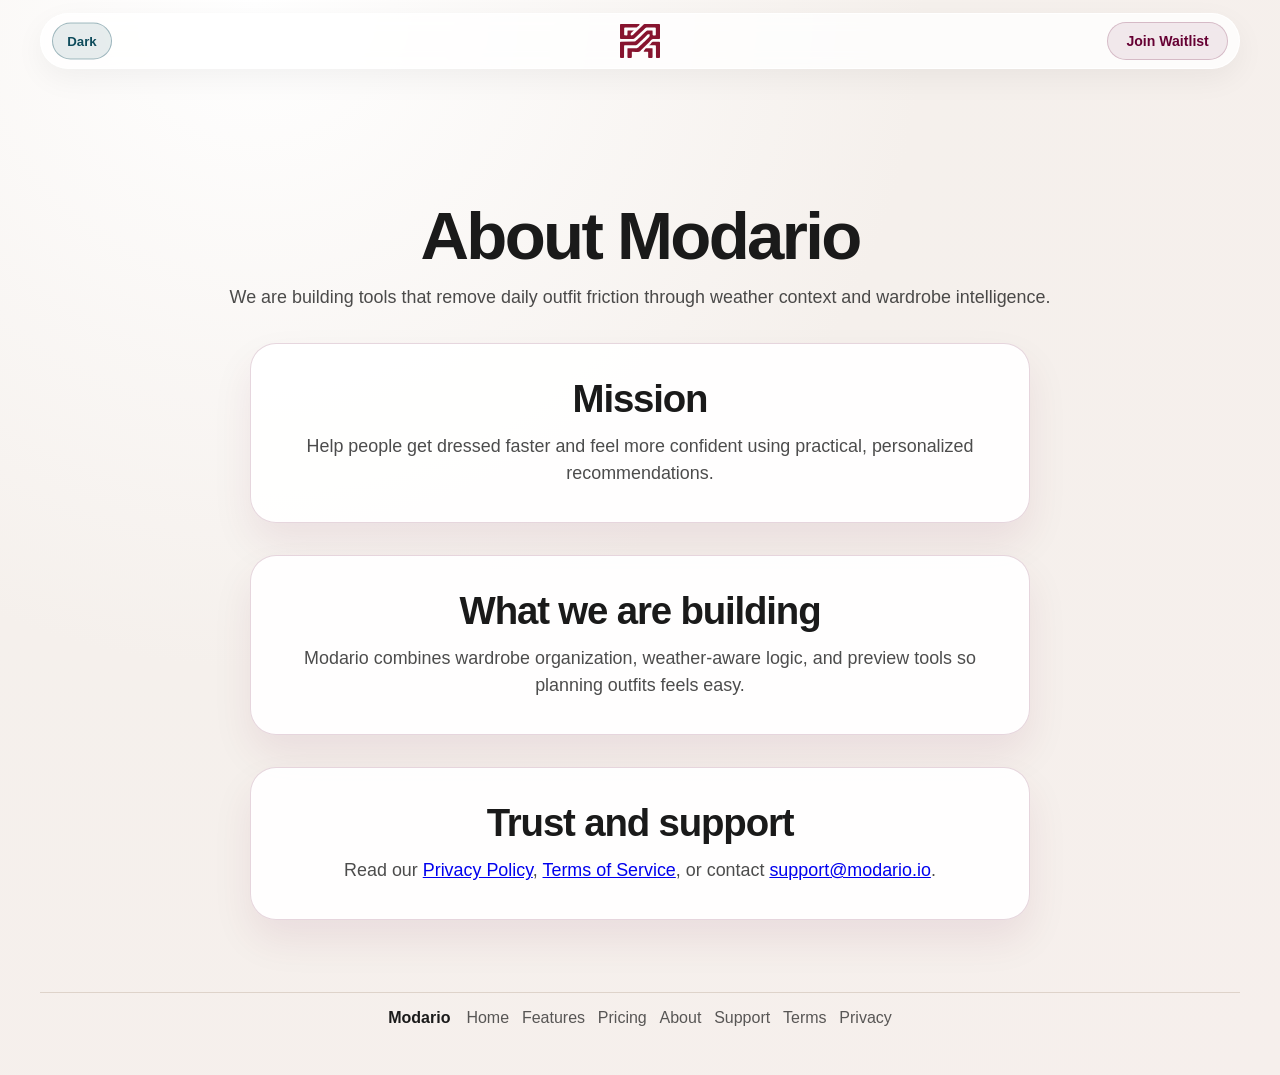
==== about.html @ 4b1962e1 "Revert "Improve homepage SEO & copy; add features structure and pricing comparison"" ====
<!doctype html>
<html lang="en">
  <head>
    <meta charset="UTF-8" />
    <meta name="viewport" content="width=device-width, initial-scale=1.0" />
    <title>About Modario — Style with Confidence</title>
    <meta name="description" content="Learn about Modario and our mission to make outfit planning more confident, personalized, and weather-aware." />
    <link rel="canonical" href="https://www.modario.io/about.html" />
    <meta property="og:type" content="website" />
    <meta property="og:title" content="About Modario" />
    <meta property="og:description" content="Learn about the Modario mission and product direction." />
    <meta property="og:url" content="https://www.modario.io/about.html" />
    <meta property="og:image" content="https://www.modario.io/assets/modario-mark.svg" />
    <meta name="twitter:card" content="summary_large_image" />
    <meta name="twitter:title" content="About Modario" />
    <meta name="twitter:description" content="Learn about the Modario mission and product direction." />
    <meta name="twitter:image" content="https://www.modario.io/assets/modario-mark.svg" />
    <link rel="icon" href="assets/favicon.svg" type="image/svg+xml" />
    <link rel="apple-touch-icon" href="assets/favicon.svg" />
    <link rel="stylesheet" href="styles.css" />
    <script type="application/ld+json">
      {
        "@context": "https://schema.org",
        "@type": "BreadcrumbList",
        "itemListElement": [
          {"@type": "ListItem", "position": 1, "name": "Home", "item": "https://www.modario.io/"},
          {"@type": "ListItem", "position": 2, "name": "About", "item": "https://www.modario.io/about.html"}
        ]
      }
    </script>
  </head>
  <body>
    <header class="floating-header">
      <a class="header-brand" href="index.html" aria-label="Modario home"><img src="assets/modario-mark.svg" alt="Modario" /></a>
      <div class="header-controls">
        <button type="button" class="theme-toggle" data-theme-toggle aria-label="Switch to dark theme" aria-pressed="false">Dark</button>
        <a class="header-cta" href="index.html#waitlist">Join Waitlist</a>
      </div>
    </header>
    <main>
      <section class="support-hero reveal" aria-labelledby="about-title">
        <h1 id="about-title">About Modario</h1>
        <p>We are building tools that remove daily outfit friction through weather context and wardrobe intelligence.</p>
      </section>

      <section class="support-card reveal" aria-labelledby="mission-title">
        <h2 id="mission-title">Mission</h2>
        <p>Help people get dressed faster and feel more confident using practical, personalized recommendations.</p>
      </section>

      <section class="support-card reveal" aria-labelledby="product-title">
        <h2 id="product-title">What we are building</h2>
        <p>Modario combines wardrobe organization, weather-aware logic, and preview tools so planning outfits feels easy.</p>
      </section>

      <section class="support-card reveal" aria-labelledby="trust-title">
        <h2 id="trust-title">Trust and support</h2>
        <p>Read our <a href="privacy.html">Privacy Policy</a>, <a href="terms.html">Terms of Service</a>, or contact <a href="mailto:support@modario.io">support@modario.io</a>.</p>
      </section>
    </main>
    <footer>
      <span>Modario</span>
      <nav aria-label="Footer">
        <a href="index.html">Home</a>
        <a href="features.html">Features</a>
        <a href="pricing.html">Pricing</a>
        <a href="about.html">About</a>
        <a href="support.html">Support</a>
        <a href="terms.html">Terms</a>
        <a href="privacy.html">Privacy</a>
      </nav>
    </footer>
    <script src="theme-toggle.js"></script>
  </body>
</html>
---- styles.css ----
:root {
  --burgundy: #660033;
  --teal: #0f4c5c;
  --cream: #f5f0ec;
  --charcoal: #1a1a1a;
  --dusty-rose: #c48a8a;
  --sage: #a8b8a0;
  --gold: #c6a86b;
  --rose: var(--dusty-rose);
  --line: #ded3ca;
  --shadow: 0 10px 30px rgba(0, 0, 0, 0.05);
  --text-primary: #1a1a1a;
  --text-secondary: rgba(26, 26, 26, 0.78);
}

* {
  box-sizing: border-box;
}

html {
  scroll-behavior: smooth;
}

body {
  margin: 0;
  background: radial-gradient(circle at 20% 0%, #fff 0%, var(--cream) 45%, #f6efec 100%);
  color: var(--text-primary);
  font-family: 'Inter', -apple-system, BlinkMacSystemFont, 'Segoe UI', sans-serif;
}

main,
footer,
.floating-header {
  width: min(1120px, calc(100% - 1.5rem));
  margin: 0 auto;
}

.floating-header {
  position: sticky;
  top: 0.8rem;
  z-index: 30;
  display: flex;
  justify-content: center;
  align-items: center;
  margin-top: 0.8rem;
  padding: 0.5rem 0.7rem;
  border-radius: 999px;
  background: rgba(255, 255, 255, 0.78);
  border: 1px solid rgba(255, 255, 255, 0.95);
  box-shadow: var(--shadow);
  backdrop-filter: blur(8px);
  min-height: 56px;
  overflow: hidden;
}






.header-brand {
  position: absolute;
  left: 50%;
  transform: translateX(-50%);
  display: inline-flex;
  align-items: center;
  justify-content: center;
  width: min(176px, 42vw);
  max-height: 34px;
}

.header-brand img {
  width: auto;
  max-width: 100%;
  max-height: 34px;
  height: 100%;
  display: block;
}

.back-to-top-fab {
  animation: fab-pulse 2.4s ease-in-out infinite;
  position: fixed;
  right: 1rem;
  bottom: calc(1rem + env(safe-area-inset-bottom));
  z-index: 140;
  min-width: 44px;
  height: 44px;
  padding: 0 10px;
  border: 0;
  border-radius: 999px;
  background: linear-gradient(140deg, #660033, #8a3b57);
  color: #fff;
  font-size: 0.95rem;
  font-weight: 700;
  box-shadow: 0 14px 28px rgba(102, 0, 51, 0.32);
  display: grid;
  place-items: center;
  cursor: pointer;
  opacity: 0.9;
  transform: translateY(0) scale(0.96);
  pointer-events: auto;
  transition: transform 260ms cubic-bezier(.2,.8,.2,1), opacity 220ms ease, box-shadow 260ms ease;
}

.back-to-top-fab::before {
  content: '';
  position: absolute;
  inset: -6px;
  border-radius: inherit;
  border: 2px solid rgba(138, 59, 87, 0.28);
  transform: scale(0.82);
  opacity: 0;
  transition: transform 260ms ease, opacity 260ms ease;
}

body.is-scrolled .back-to-top-fab {
  animation: fab-pulse 2.4s ease-in-out infinite;
  opacity: 1;
  transform: translateY(-2px) scale(1);
  pointer-events: auto;
  box-shadow: 0 18px 34px rgba(102, 0, 51, 0.4);
}

body.is-scrolled .back-to-top-fab::before {
  opacity: 1;
  transform: scale(1);
}

.back-to-top-fab:active {
  transform: translateY(0) scale(0.95);
}
.header-cta {
  text-decoration: none;
  color: var(--burgundy);
  background: rgba(102, 0, 51, 0.08);
  border: 1px solid rgba(102, 0, 51, 0.2);
  border-radius: 999px;
  padding: 10px 16px;
  font-weight: 600;
  font-size: 0.88rem;
}

.header-controls {
  margin-left: auto;
  display: inline-flex;
  align-items: center;
  gap: 0.5rem;
}

.theme-toggle {
  position: absolute;
  left: 0.7rem;
  top: 50%;
  transform: translateY(-50%);
  z-index: 1;
  border: 1px solid rgba(15, 76, 92, 0.35);
  background: rgba(15, 76, 92, 0.1);
  color: var(--teal);
  border-radius: 999px;
  padding: 10px 14px;
  font-size: 0.83rem;
  font-weight: 600;
  cursor: pointer;
}

main {
  padding: 4rem 0 4.5rem;
}

.support-hero {
  margin-top: 4.25rem;
}

.support-hero h1 {
  font-size: clamp(2.5rem, 13vw, 4.2rem);
  letter-spacing: -0.04em;
}

.support-hero p,
.support-card p,
.support-faq p {
  margin-top: 0.85rem;
  font-size: clamp(1rem, 3vw, 1.12rem);
  line-height: 1.5;
  color: var(--text-secondary);
}

.support-card,
.support-faq {
  max-width: 780px;
  margin-inline: auto;
  border-radius: 26px;
  background: rgba(255, 255, 255, 0.92);
  border: 1px solid rgba(102, 0, 51, 0.16);
  box-shadow: 0 20px 40px rgba(102, 0, 51, 0.08);
  padding: 1.8rem 1.15rem;
}

.support-card {
  margin-top: 2rem;
}

.support-card h2,
.support-faq h2 {
  font-size: clamp(1.6rem, 6.8vw, 2.4rem);
  line-height: 1.05;
}

.support-email {
  color: var(--burgundy);
  font-weight: 700;
  text-decoration: none;
  border-bottom: 1px solid rgba(102, 0, 51, 0.26);
}

.support-email:hover {
  color: #4d0026;
  border-bottom-color: rgba(77, 0, 38, 0.44);
}

.support-faq {
  margin-top: 1.3rem;
  text-align: left;
}

.support-faq .eyebrow,
.support-faq h2 {
  text-align: center;
}

.faq-list {
  margin-top: 1.2rem;
  display: grid;
  gap: 0.75rem;
}

.faq-item {
  border: 1px solid var(--line);
  border-radius: 16px;
  background: #fff;
  box-shadow: 0 10px 22px rgba(26, 26, 26, 0.04);
  overflow: hidden;
}

.faq-item summary {
  list-style: none;
  cursor: pointer;
  padding: 1rem 1rem;
  font-size: 1rem;
  font-weight: 600;
  color: var(--charcoal);
  display: flex;
  align-items: center;
  justify-content: space-between;
  gap: 0.6rem;
}

.faq-item summary::-webkit-details-marker {
  display: none;
}

.faq-item summary::after {
  content: '+';
  color: var(--dusty-rose);
  font-size: 1.2rem;
  line-height: 1;
  font-weight: 600;
}

.faq-item[open] summary::after {
  content: '−';
}

.faq-item p {
  margin: 0;
  padding: 0 1rem 1rem;
  font-size: 0.97rem;
}

.faq-item summary:focus-visible {
  outline: 2px solid rgba(196, 138, 138, 0.6);
  outline-offset: -2px;
}

section {
  margin-top: 6rem;
  text-align: center;
}

.eyebrow {
  margin: 0 0 1rem;
  text-transform: uppercase;
  letter-spacing: 0.1em;
  font-size: 0.72rem;
  font-weight: 700;
  color: var(--dusty-rose);
}

.feature-label-gold {
  color: var(--gold);
}

.legal-doc h2,
.legal-doc h3 {
  color: var(--charcoal);
}


h1,
h2,
h3,
p {
  margin: 0;
}

h1 {
  font-size: clamp(3rem, 14vw, 6rem);
  letter-spacing: -0.04em;
  line-height: 1.04;
}

.hero-title {
  margin-inline: auto;
  max-width: 10ch;
}

.hero-title span {
  display: block;
}

.type-style {
  position: relative;
  display: inline-block;
  width: 5ch;
  margin-inline: auto;
  white-space: nowrap;
  overflow: hidden;
  padding-bottom: 0.08em;
  background: linear-gradient(110deg, #4d0026 0%, #660033 40%, #c48a8a 100%);
  background-size: 180% 100%;
  -webkit-background-clip: text;
  background-clip: text;
  color: transparent;
  text-shadow: 0 6px 18px rgba(102, 0, 51, 0.16);
  animation:
    typing-style 1.35s steps(5, end) 0.1s 1 both,
    shimmer-style 4s ease-in-out 1.6s infinite alternate;
}

.type-style::after {
  content: '';
  position: absolute;
  top: 0.06em;
  right: 0;
  width: 0.08em;
  height: 0.86em;
  border-radius: 999px;
  background: rgba(102, 0, 51, 0.9);
  box-shadow: 0 0 12px rgba(138, 59, 87, 0.4);
  animation: caret-glow 900ms step-end infinite;
}

.with-modario {
  white-space: normal;
}

h2 {
  font-size: clamp(2rem, 9vw, 4rem);
  letter-spacing: -0.03em;
  line-height: 0.98;
}

h3 {
  font-size: 1.2rem;
}

h3 {
  color: var(--gold);
}

.hero-subtext,
.story-copy p,
.product-ui > p,
.social-proof > p,
.feature-strip > p,
.final-cta > p,
.feature p,
.testimonial p {
  margin-top: 0.8rem;
  font-size: clamp(1.02rem, 3.3vw, 1.2rem);
  line-height: 1.4;
  color: var(--text-secondary);
  max-width: 38ch;
  margin-left: auto;
  margin-right: auto;
}

.hero-cta-row {
  margin-top: 1.5rem;
  display: flex;
  flex-direction: column;
  gap: 0.75rem;
  align-items: center;
  justify-content: center;
}

.btn,
.waitlist-form button {
  text-decoration: none;
  border-radius: 999px;
  padding: 14px 26px;
  font-weight: 600;
  font-size: 1rem;
  border: 1px solid transparent;
  text-align: center;
}

.btn {
  display: inline-flex;
  align-items: center;
  justify-content: center;
}

.btn.primary,
.waitlist-form button {
  background: var(--burgundy);
  color: #fff;
}

.btn.secondary {
  background: rgba(15, 76, 92, 0.1);
  color: var(--teal);
  border-color: rgba(15, 76, 92, 0.4);
}

.btn.is-disabled {
  opacity: 0.6;
  pointer-events: none;
  cursor: not-allowed;
}

.btn.is-invisible {
  display: none;
}

.story,
.product-ui,
.social-proof,
.feature-strip,
.final-cta {
  padding: 0;
  border: 0;
  background: transparent;
  box-shadow: none;
}

.story-visual,
.ui-gradient-card,
.testimonial,
.feature,
.final-cta .waitlist-form {
  margin-top: 1.2rem;
}

.story-visual {
  border-radius: 20px;
  overflow: hidden;
}

.story-visual img {
  width: 100%;
  height: 260px;
  object-fit: cover;
  display: block;
}

.mornings-gallery {
  background: transparent;
  border: 0;
  padding: 0;
}

.mornings-gallery-track {
  display: flex;
  gap: 0.8rem;
  overflow-x: auto;
  scroll-snap-type: x mandatory;
  scroll-behavior: smooth;
  padding-bottom: 0.35rem;
}

.mornings-gallery-track {
  scrollbar-width: none;
}

.mornings-gallery-track::-webkit-scrollbar {
  display: none;
}

.mornings-gallery-item {
  margin: 0;
  min-width: 100%;
  background: transparent;
  border-radius: 20px;
  overflow: hidden;
  border: 0;
  scroll-snap-align: start;
}

.mornings-gallery-item img {
  height: 260px;
}


.mornings-gallery-controls {
  margin-top: 0.9rem;
  display: flex;
  justify-content: center;
  align-items: center;
  gap: 0.6rem;
}

.gallery-btn {
  width: 34px;
  height: 34px;
  border-radius: 999px;
  border: 1px solid var(--line);
  background: rgba(255, 255, 255, 0.95);
  color: var(--teal);
  font-size: 1rem;
  cursor: pointer;
}

.gallery-btn:hover {
  background: rgba(168, 184, 160, 0.28);
}

.ui-gradient-card {
  border-radius: 24px;
  padding: 1.4rem;
  background: linear-gradient(135deg, #660033, #0f4c5c, #c48a8a);
}

.product-ui-image {
  width: 100%;
  display: block;
  border-radius: 18px;
  border: 1px solid rgba(255, 255, 255, 0.65);
  box-shadow: 0 12px 26px rgba(0, 0, 0, 0.16);
}

.testimonial-grid,
.feature-grid {
  margin-top: 1.2rem;
  display: grid;
  gap: 0.85rem;
}

.testimonial-grid {
  display: flex;
  overflow-x: auto;
  scroll-snap-type: x mandatory;
  padding-bottom: 0.3rem;
}

.testimonial-grid {
  scrollbar-width: none;
}

.testimonial-grid::-webkit-scrollbar {
  display: none;
}

.testimonial,
.feature {
  padding: 1rem;
  border-radius: 16px;
  background: #fff;
  border: 1px solid var(--line);
  box-shadow: 0 10px 24px rgba(168, 184, 160, 0.16);
}

.testimonial {
  min-width: 84%;
  scroll-snap-align: start;
}

.testimonial span {
  display: block;
  margin-top: 0.7rem;
  color: rgba(26, 26, 26, 0.64);
  font-size: 0.95rem;
}

.final-cta {
  text-align: center;
  max-width: 780px;
  margin-inline: auto;
  padding: 2rem 1.1rem;
  border-radius: 30px;
  background: rgba(255, 255, 255, 0.92);
  border: 1px solid rgba(102, 0, 51, 0.16);
  box-shadow: 0 20px 40px rgba(102, 0, 51, 0.08);
}


.final-cta p,
.final-cta h2 {
  margin-inline: auto;
}

.final-cta .btn {
  margin-top: 1rem;
}

.waitlist-form {
  margin-top: 1.2rem;
  display: flex;
  flex-direction: column;
  gap: 0.7rem;
  max-width: 620px;
  margin-inline: auto;
}

.waitlist-form input {
  width: 100%;
  border-radius: 999px;
  border: 2px solid rgba(102, 0, 51, 0.28);
  background: #fff;
  padding: 1.05rem 1.2rem;
  font-size: 1.05rem;
  font-weight: 500;
  box-shadow: 0 10px 24px rgba(102, 0, 51, 0.12);
}

.waitlist-form input::placeholder {
  color: rgba(26, 26, 26, 0.56);
}

.waitlist-form input:focus {
  outline: none;
  border-color: var(--sage);
  box-shadow: 0 0 0 4px rgba(168, 184, 160, 0.24);
}

.waitlist-form button:disabled {
  opacity: 0.72;
  cursor: not-allowed;
}

.form-status {
  margin-top: 0.75rem;
  min-height: 1.3rem;
  font-size: 0.95rem;
  font-weight: 500;
}

.form-status[data-state='pending'] {
  color: rgba(26, 26, 26, 0.75);
}

.form-status[data-state='success'] {
  color: var(--teal);
}

.form-status[data-state='error'] {
  color: #9c1f1f;
}

footer {
  margin-bottom: 2rem;
  padding: 1rem 0;
  display: flex;
  justify-content: center;
  align-items: center;
  gap: 1rem;
  border-top: 1px solid var(--line);
}

footer span {
  font-weight: 700;
}

footer nav {
  display: flex;
  flex-wrap: wrap;
  gap: 0.8rem;
}

footer a {
  color: rgba(26, 26, 26, 0.72);
  text-decoration: none;
}

footer a:hover {
  color: var(--teal);
}


.modal-layer[hidden],
.site-modal[hidden] {
  display: none;
}

body.modal-open {
  overflow: hidden;
}

.modal-layer {
  position: fixed;
  inset: 0;
  z-index: 120;
  background: rgba(22, 14, 19, 0.42);
  backdrop-filter: blur(8px);
  -webkit-backdrop-filter: blur(8px);
  display: grid;
  place-items: center;
  padding: 1rem;
}

.site-modal {
  position: relative;
  width: min(1100px, calc(100vw - 2rem));
  height: calc(100vh - 2rem);
  overflow-y: auto;
  border-radius: 24px;
  background: rgba(255, 255, 255, 0.98);
  border: 1px solid rgba(102, 0, 51, 0.16);
  box-shadow: 0 30px 70px rgba(26, 26, 26, 0.3);
  padding: 1.25rem 1.2rem 2rem;
  text-align: left;
}



#about-modal {
  width: min(760px, calc(100vw - 2rem));
  height: auto;
  max-height: calc(100vh - 2rem);
}

#waitlist-modal {
  width: min(640px, calc(100vw - 2rem));
  height: auto;
  max-height: calc(100vh - 2rem);
  text-align: center;
}

#waitlist-modal .final-cta {
  max-width: 560px;
  margin: 0.25rem auto 0;
}

#waitlist-modal .waitlist-form {
  flex-direction: column;
}

#waitlist-modal .waitlist-form button {
  white-space: nowrap;
}
.site-modal .eyebrow,
.site-modal h2,
.site-modal p {
  margin-left: 0;
  margin-right: 0;
}

.site-modal p {
  margin-top: 0.75rem;
  max-width: none;
}

.site-modal h3 {
  margin-top: 1rem;
}

.site-modal a {
  color: var(--teal);
}

.modal-close {
  position: sticky;
  top: 0.35rem;
  margin-left: auto;
  display: grid;
  place-items: center;
  width: 38px;
  height: 38px;
  border-radius: 999px;
  border: 1px solid rgba(102, 0, 51, 0.25);
  background: #fff;
  color: var(--teal);
  font-size: 1.4rem;
  line-height: 1;
  cursor: pointer;
}

.sr-only {
  position: absolute;
  width: 1px;
  height: 1px;
  margin: -1px;
  padding: 0;
  border: 0;
  overflow: hidden;
  clip: rect(0, 0, 0, 0);
}

.reveal {
  opacity: 0;
  transform: translateY(18px);
  animation: fade-up 0.8s ease forwards;
}

.reveal:nth-of-type(2) { animation-delay: 0.08s; }
.reveal:nth-of-type(3) { animation-delay: 0.14s; }
.reveal:nth-of-type(4) { animation-delay: 0.2s; }
.reveal:nth-of-type(5) { animation-delay: 0.26s; }

.card-lift {
  transition: transform 220ms ease, box-shadow 220ms ease;
}

.card-lift:hover {
  transform: translateY(-4px);
  box-shadow: 0 18px 35px rgba(198, 168, 107, 0.24);
}

.feature-story .story-copy,
.feature-story .story-visual {
  transition: transform 500ms ease, opacity 500ms ease;
}

.feature-story .story-copy {
  opacity: 0.4;
  transform: translateY(18px);
}

.feature-story .story-visual {
  opacity: 0.4;
  transform: translateY(18px);
}

.feature-story.is-active .story-copy,
.feature-story.is-active .story-visual {
  opacity: 1;
  transform: translate(0, 0);
}

@keyframes fade-up {
  to {
    opacity: 1;
    transform: translateY(0);
  }
}

@keyframes typing-style {
  from { width: 0; }
  to { width: 5ch; }
}

@keyframes shimmer-style {
  from { background-position: 0% 50%; }
  to { background-position: 100% 50%; }
}

@keyframes fab-pulse {
  0% { box-shadow: 0 14px 28px rgba(102, 0, 51, 0.28); }
  50% { box-shadow: 0 18px 34px rgba(138, 59, 87, 0.38); }
  100% { box-shadow: 0 14px 28px rgba(102, 0, 51, 0.28); }
}

@keyframes caret-glow {
  50% {
    opacity: 0;
    box-shadow: none;
  }
}

@media (prefers-reduced-motion: reduce) {
  .reveal,
  .card-lift,
  .type-style,
  .type-style::after {
    animation: none;
    transition: none;
    transform: none;
    opacity: 1;
  }

  .feature-story .story-copy,
  .feature-story .story-visual {
    opacity: 1;
    transform: none;
  }

  .type-style {
    white-space: normal;
    color: var(--charcoal);
    background: none;
    text-shadow: none;
  }

  .type-style::after {
    display: none;
  }
}


@media (min-width: 700px) {
  .story.mornings-layout {
    display: grid;
    grid-template-columns: 1.05fr 1fr;
    gap: 2rem;
    align-items: center;
  }

  .story.mornings-layout .story-visual {
    margin-top: 0;
    order: 1;
  }

  .story.mornings-layout .story-copy {
    order: 2;
  }
}

@media (min-width: 860px) {
  main,
  footer,
  .floating-header {
    width: min(1200px, calc(100% - 4rem));
  }

  .header-cta {
    padding: 10px 18px;
  }

  section {
    margin-top: 7.5rem;
  }

  .hero-cta-row {
    flex-direction: row;
  }

  .story {
    display: grid;
    grid-template-columns: 1.05fr 1fr;
    gap: 2rem;
    align-items: center;
  }

  .story.reverse .story-copy {
    order: 2;
  }

  .story.reverse .story-visual {
    order: 1;
  }

  .story-visual {
    margin-top: 0;
  }

  .story-visual img {
    height: 360px;
  }

  .feature-story .story-copy {
    transform: translateX(-42px);
  }

  .feature-story .story-visual {
    transform: translateX(42px);
  }

  .feature-story.reverse .story-copy {
    transform: translateX(42px);
  }

  .feature-story.reverse .story-visual {
    transform: translateX(-42px);
  }

  .mornings-gallery-controls {
    justify-content: center;
  }

  .testimonial-grid {
    display: grid;
    grid-template-columns: repeat(2, minmax(0, 1fr));
    overflow: visible;
  }

  .testimonial {
    min-width: 0;
  }

  .feature-grid {
    grid-template-columns: repeat(3, minmax(0, 1fr));
  }

  .waitlist-form {
    flex-direction: row;
  }

  .waitlist-form input {
    flex: 1;
  }

  .waitlist-form button {
    white-space: nowrap;
  }

  .support-card,
  .support-faq {
    padding: 2.2rem 2rem;
  }

  .faq-item summary {
    padding: 1.05rem 1.1rem;
    font-size: 1.03rem;
  }

  .faq-item p {
    padding: 0 1.1rem 1.05rem;
    font-size: 1rem;
  }
}

body[data-theme='dark'] {
  --charcoal: #e9edf3;
  --text-primary: #e9edf3;
  --text-secondary: rgba(233, 237, 243, 0.8);
  background: radial-gradient(circle at 20% 0%, #1a2028 0%, #11161d 52%, #0c1016 100%);
}

body[data-theme='dark'] .floating-header {
  background: rgba(19, 25, 33, 0.88);
  border-color: rgba(233, 237, 243, 0.14);
}

body[data-theme='dark'] .support-card,
body[data-theme='dark'] .support-faq,
body[data-theme='dark'] .final-cta,
body[data-theme='dark'] .site-modal,
body[data-theme='dark'] .faq-item,
body[data-theme='dark'] .testimonial,
body[data-theme='dark'] .feature {
  background: rgba(25, 33, 43, 0.92);
  border-color: rgba(233, 237, 243, 0.12);
  box-shadow: 0 20px 40px rgba(0, 0, 0, 0.3);
}

body[data-theme='dark'] .waitlist-form input,
body[data-theme='dark'] .modal-close,
body[data-theme='dark'] .gallery-btn {
  background: rgba(20, 27, 36, 0.94);
  color: var(--text-primary);
  border-color: rgba(233, 237, 243, 0.24);
}

body[data-theme='dark'] .modal-layer {
  background: rgba(4, 8, 13, 0.58);
}

body[data-theme='dark'] footer {
  border-top-color: rgba(233, 237, 243, 0.16);
}

body[data-theme='dark'] .support-email,
body[data-theme='dark'] .site-modal a {
  color: #b9d8f4;
  border-bottom-color: rgba(185, 216, 244, 0.42);
}

body[data-theme='dark'] .support-hero p,
body[data-theme='dark'] .support-card p,
body[data-theme='dark'] .support-faq p,
body[data-theme='dark'] .hero-subtext,
body[data-theme='dark'] .story-copy p,
body[data-theme='dark'] .product-ui > p,
body[data-theme='dark'] .social-proof > p,
body[data-theme='dark'] .feature-strip > p,
body[data-theme='dark'] .final-cta > p,
body[data-theme='dark'] .feature p,
body[data-theme='dark'] .testimonial p,
body[data-theme='dark'] .form-status[data-state='pending'],
body[data-theme='dark'] footer a,
body[data-theme='dark'] .top-nav a,
body[data-theme='dark'] .waitlist-form input::placeholder,
body[data-theme='dark'] .testimonial span {
  color: var(--text-secondary);
}

body[data-theme='dark'] .faq-item summary,
body[data-theme='dark'] .form-status[data-state='pending'],
body[data-theme='dark'] footer span,
body[data-theme='dark'] .legal-doc h2,
body[data-theme='dark'] .legal-doc h3 {
  color: var(--text-primary);
}

body[data-theme='dark'] .theme-toggle {
  border-color: rgba(233, 237, 243, 0.28);
  background: rgba(233, 237, 243, 0.08);
  color: var(--text-primary);
}

@media (max-width: 640px) {
  .back-to-top-fab {
    animation: fab-pulse 2.4s ease-in-out infinite;
    right: 0.75rem;
    bottom: calc(0.75rem + env(safe-area-inset-bottom));
    min-width: 50px;
    height: 50px;
    font-size: 0.9rem;
  }

  .modal-layer {
    padding: 0.75rem;
  }

  .site-modal {
    width: min(94vw, 760px);
    height: auto;
    max-height: calc(100vh - 1.5rem);
    border-radius: 20px;
    padding: 1rem 1rem 1.35rem;
  }

  #about-modal {
    width: min(92vw, 680px);
    height: auto;
    max-height: calc(100vh - 1.5rem);
  }

  #waitlist-modal {
    width: min(94vw, 640px);
    max-height: calc(100vh - 1.5rem);
  }
}


/* Home page */
.site-home .floating-header {
  justify-content: space-between;
  padding-inline: 1rem;
}

.brand-link {
  color: var(--teal);
  text-decoration: none;
  font-weight: 800;
  letter-spacing: 0.02em;
}

.top-nav {
  display: flex;
  align-items: center;
  gap: 0.8rem;
}

.top-nav a {
  text-decoration: none;
  color: rgba(26, 26, 26, 0.75);
  font-weight: 500;
  font-size: 0.92rem;
}

.home-hero {
  max-width: 920px;
  margin-inline: auto;
}

.fade-in-landing {
  opacity: 0;
  animation: landing-fade-in 1.1s ease forwards;
}

@keyframes landing-fade-in {
  from {
    opacity: 0;
    transform: translateY(24px);
  }

  to {
    opacity: 1;
    transform: translateY(0);
  }
}

@media (max-width: 700px) {
  .site-home .floating-header {
    flex-wrap: wrap;
    gap: 0.55rem;
    justify-content: center;
  }

  .top-nav {
    width: 100%;
    justify-content: center;
    flex-wrap: wrap;
  }

  .site-home .header-cta {
    margin-left: 0;
  }
}
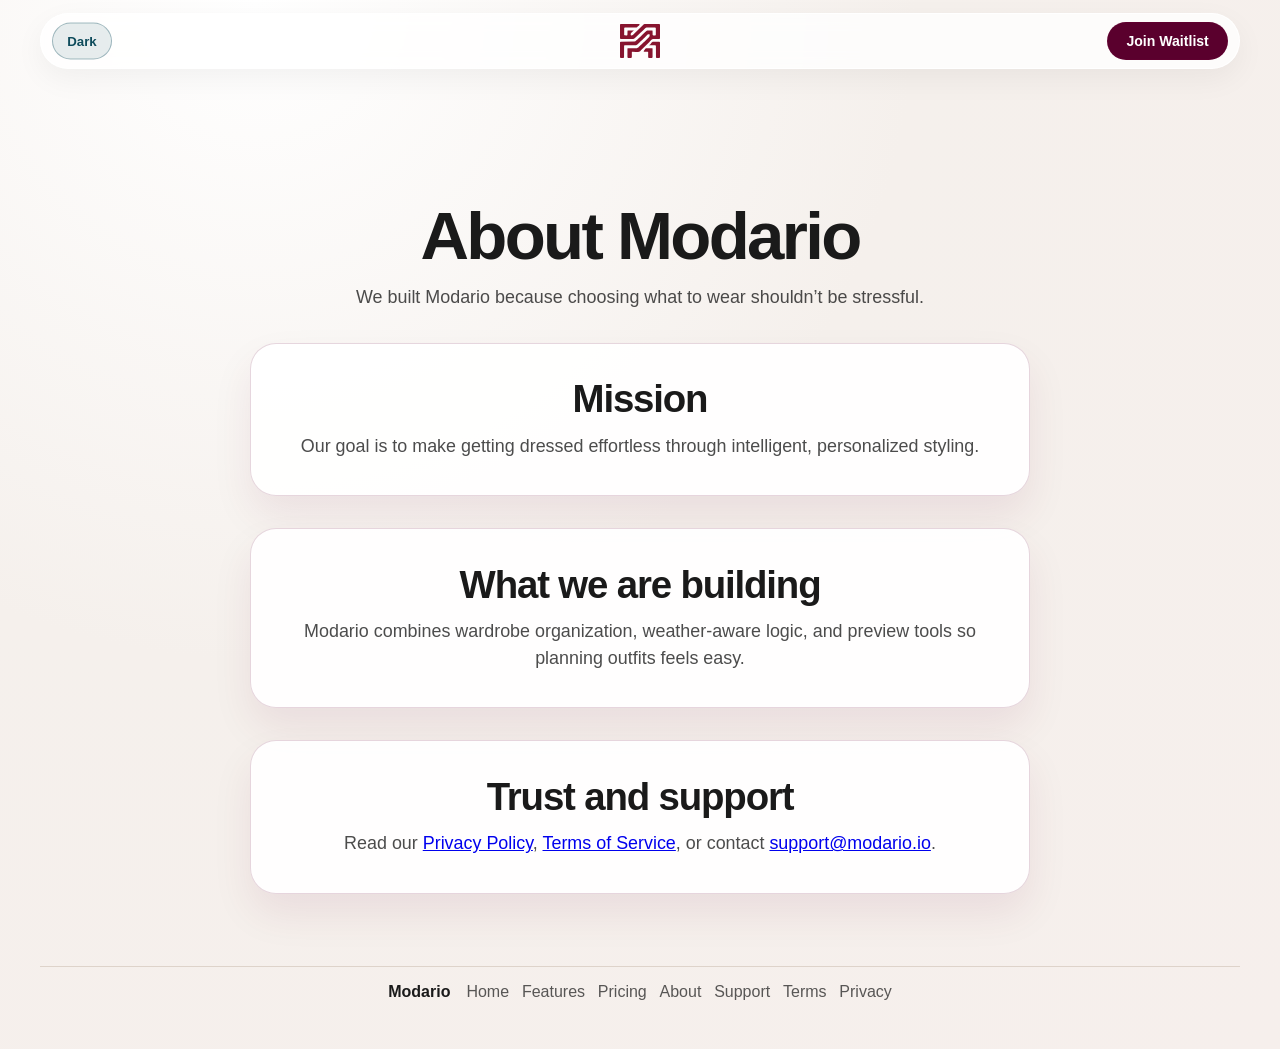
==== commit aca971a6: "Improve site messaging, SEO copy, and pricing comparison" ====
--- a/about.html
+++ b/about.html
@@ -40,12 +40,12 @@
     <main>
       <section class="support-hero reveal" aria-labelledby="about-title">
         <h1 id="about-title">About Modario</h1>
-        <p>We are building tools that remove daily outfit friction through weather context and wardrobe intelligence.</p>
+        <p>We built Modario because choosing what to wear shouldn’t be stressful.</p>
       </section>
 
       <section class="support-card reveal" aria-labelledby="mission-title">
         <h2 id="mission-title">Mission</h2>
-        <p>Help people get dressed faster and feel more confident using practical, personalized recommendations.</p>
+        <p>Our goal is to make getting dressed effortless through intelligent, personalized styling.</p>
       </section>
 
       <section class="support-card reveal" aria-labelledby="product-title">
--- a/styles.css
+++ b/styles.css
@@ -131,13 +131,17 @@
 }
 .header-cta {
   text-decoration: none;
-  color: var(--burgundy);
-  background: rgba(102, 0, 51, 0.08);
-  border: 1px solid rgba(102, 0, 51, 0.2);
+  color: #fff;
+  background: #5a002d;
+  border: 1px solid rgba(102, 0, 51, 0.36);
   border-radius: 999px;
   padding: 10px 16px;
   font-weight: 600;
   font-size: 0.88rem;
+}
+
+.header-cta:hover {
+  background: #4d0026;
 }
 
 .header-controls {
@@ -204,6 +208,41 @@
 .support-faq h2 {
   font-size: clamp(1.6rem, 6.8vw, 2.4rem);
   line-height: 1.05;
+}
+
+.pricing-table-wrap {
+  margin-top: 1rem;
+  overflow-x: auto;
+}
+
+.pricing-table {
+  width: 100%;
+  border-collapse: collapse;
+  text-align: left;
+  background: rgba(255, 255, 255, 0.85);
+  border: 1px solid var(--line);
+  border-radius: 14px;
+  overflow: hidden;
+}
+
+.pricing-table th,
+.pricing-table td {
+  padding: 0.75rem 0.8rem;
+  border-bottom: 1px solid var(--line);
+  font-size: 0.95rem;
+}
+
+.pricing-table thead th {
+  font-size: 0.9rem;
+  text-transform: uppercase;
+  letter-spacing: 0.03em;
+  color: var(--teal);
+  background: rgba(15, 76, 92, 0.08);
+}
+
+.pricing-table tbody tr:last-child th,
+.pricing-table tbody tr:last-child td {
+  border-bottom: 0;
 }
 
 .support-email {
@@ -1071,8 +1110,33 @@
 
 body[data-theme='dark'] .support-email,
 body[data-theme='dark'] .site-modal a {
-  color: #b9d8f4;
-  border-bottom-color: rgba(185, 216, 244, 0.42);
+  color: #f5d8ab;
+  border-bottom-color: rgba(245, 216, 171, 0.52);
+}
+
+body[data-theme='dark'] .header-cta {
+  color: #fff;
+  background: #7a2546;
+  border-color: rgba(245, 216, 171, 0.28);
+}
+
+body[data-theme='dark'] .header-cta:hover {
+  background: #892f52;
+}
+
+body[data-theme='dark'] .pricing-table {
+  background: rgba(20, 27, 36, 0.88);
+  border-color: rgba(233, 237, 243, 0.2);
+}
+
+body[data-theme='dark'] .pricing-table th,
+body[data-theme='dark'] .pricing-table td {
+  border-bottom-color: rgba(233, 237, 243, 0.14);
+}
+
+body[data-theme='dark'] .pricing-table thead th {
+  color: #9ed7df;
+  background: rgba(15, 76, 92, 0.24);
 }
 
 body[data-theme='dark'] .support-hero p,
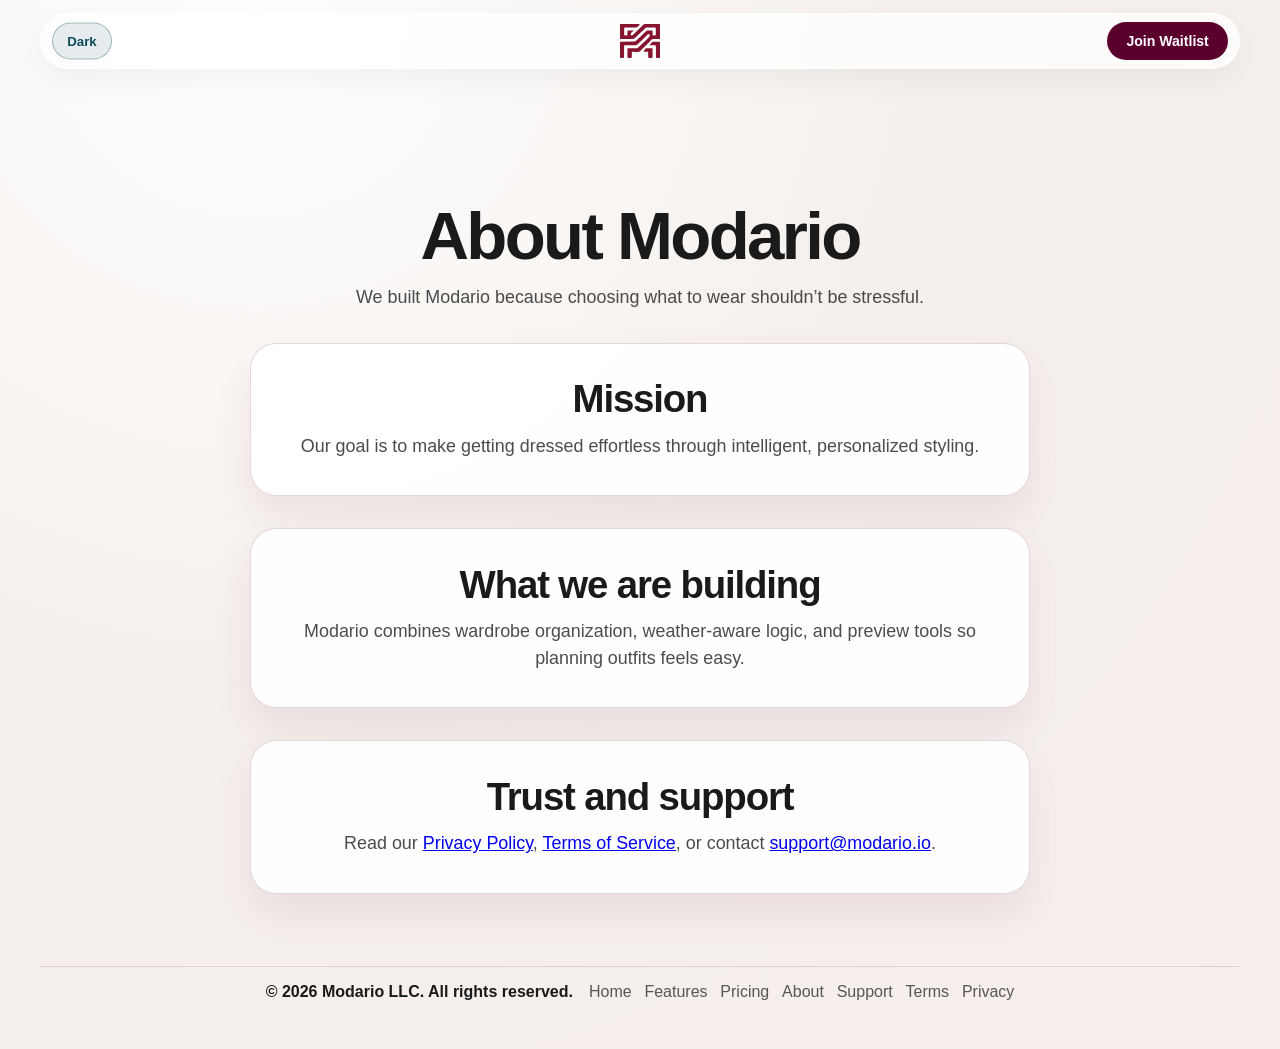
==== commit db246131: "Add Modario LLC copyright notice to site footers" ====
--- a/about.html
+++ b/about.html
@@ -59,7 +59,7 @@
       </section>
     </main>
     <footer>
-      <span>Modario</span>
+      <span>© 2026 Modario LLC. All rights reserved.</span>
       <nav aria-label="Footer">
         <a href="index.html">Home</a>
         <a href="features.html">Features</a>
--- a/styles.css
+++ b/styles.css
@@ -443,6 +443,24 @@
   justify-content: center;
 }
 
+.modario-intro {
+  margin-top: 2rem;
+  max-width: 860px;
+  margin-inline: auto;
+  padding: 1.25rem 1.1rem;
+  border-radius: 22px;
+  background: linear-gradient(145deg, rgba(255, 255, 255, 0.96), rgba(245, 240, 236, 0.95));
+  border: 1px solid rgba(102, 0, 51, 0.16);
+  box-shadow: 0 16px 34px rgba(102, 0, 51, 0.09);
+}
+
+.modario-intro p {
+  margin: 0;
+  font-size: clamp(1.04rem, 2.5vw, 1.2rem);
+  line-height: 1.6;
+  color: var(--text-secondary);
+}
+
 .btn,
 .waitlist-form button {
   text-decoration: none;
@@ -1083,6 +1101,7 @@
 body[data-theme='dark'] .support-card,
 body[data-theme='dark'] .support-faq,
 body[data-theme='dark'] .final-cta,
+body[data-theme='dark'] .modario-intro,
 body[data-theme='dark'] .site-modal,
 body[data-theme='dark'] .faq-item,
 body[data-theme='dark'] .testimonial,
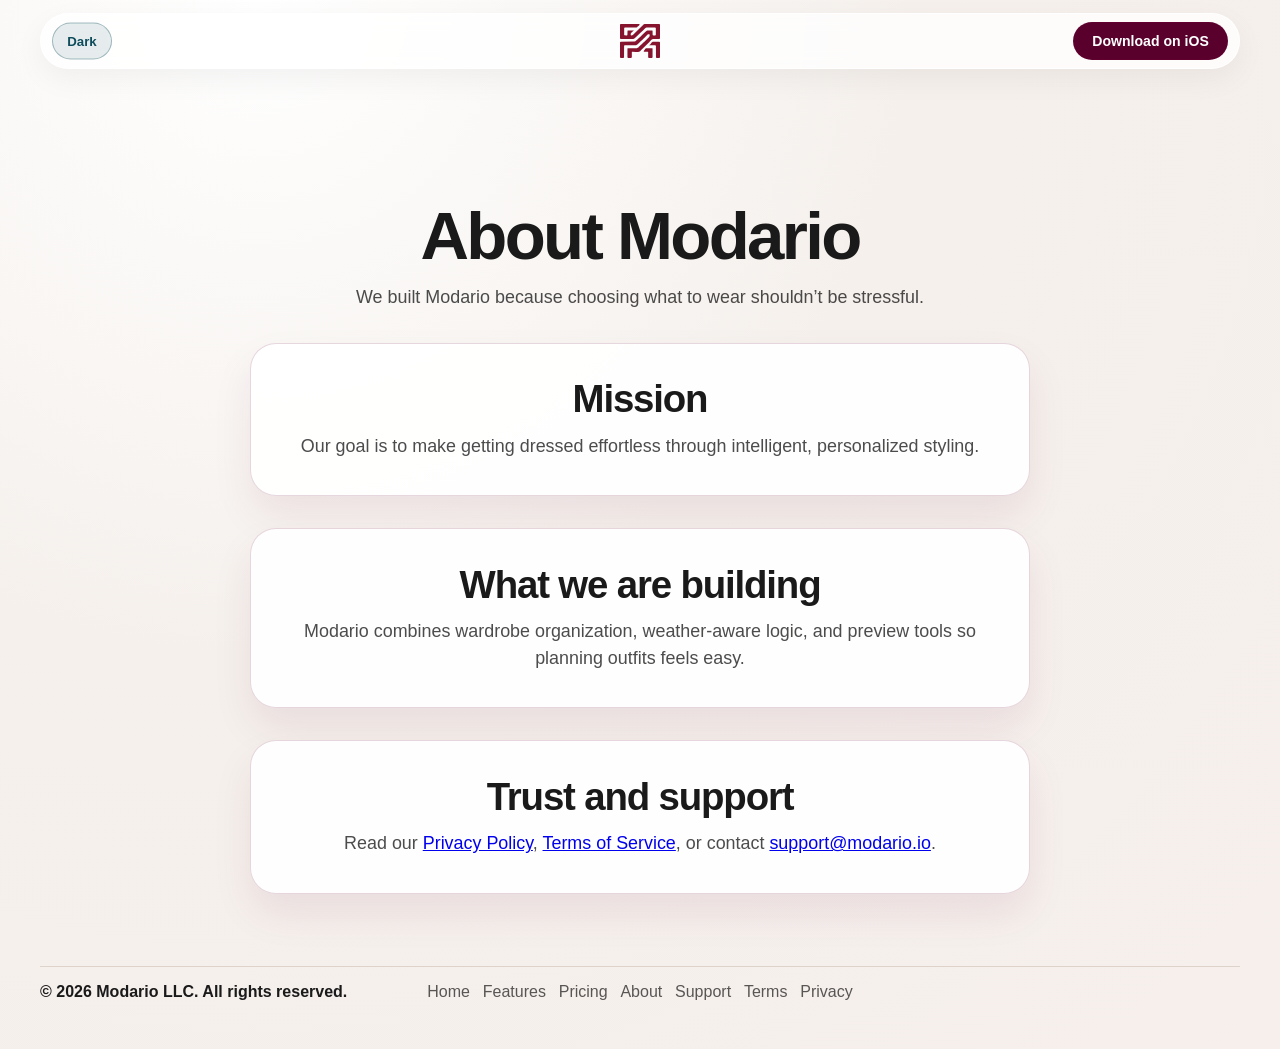
==== commit d7724edb: "Update site messaging for iOS launch and App Store download" ====
--- a/about.html
+++ b/about.html
@@ -34,7 +34,7 @@
       <a class="header-brand" href="index.html" aria-label="Modario home"><img src="assets/modario-mark.svg" alt="Modario" /></a>
       <div class="header-controls">
         <button type="button" class="theme-toggle" data-theme-toggle aria-label="Switch to dark theme" aria-pressed="false">Dark</button>
-        <a class="header-cta" href="index.html#waitlist">Join Waitlist</a>
+        <a class="header-cta" href="https://apps.apple.com" target="_blank" rel="noopener noreferrer">Download on iOS</a>
       </div>
     </header>
     <main>
--- a/styles.css
+++ b/styles.css
@@ -26,6 +26,8 @@
   background: radial-gradient(circle at 20% 0%, #fff 0%, var(--cream) 45%, #f6efec 100%);
   color: var(--text-primary);
   font-family: 'Inter', -apple-system, BlinkMacSystemFont, 'Segoe UI', sans-serif;
+  position: relative;
+  overflow-x: clip;
 }
 
 main,
@@ -169,6 +171,62 @@
 
 main {
   padding: 4rem 0 4.5rem;
+  position: relative;
+  z-index: 2;
+}
+
+.ambient-bg-layer {
+  position: fixed;
+  inset: 0;
+  pointer-events: none;
+  z-index: 0;
+  overflow: clip;
+}
+
+.ambient-bg-image {
+  --ambient-offset: 0px;
+  --ambient-drift-x: 0px;
+  --ambient-drift-y: 0px;
+  position: absolute;
+  width: clamp(140px, 22vw, 300px);
+  max-width: 30vw;
+  opacity: 0.21;
+  filter: saturate(0.74) blur(1.8px);
+  border-radius: 34px;
+  transform: translate3d(var(--ambient-drift-x), calc((var(--ambient-offset) * -1) + var(--ambient-drift-y)), 0) scale(1.02);
+  transition: opacity 320ms ease, transform 420ms ease-out;
+  mix-blend-mode: multiply;
+  will-change: transform;
+}
+
+.ambient-bg-image--one {
+  top: 11vh;
+  right: -8vw;
+}
+
+.ambient-bg-image--two {
+  top: 41vh;
+  left: -11vw;
+}
+
+.ambient-bg-image--three {
+  top: 72vh;
+  right: 8vw;
+}
+
+.ambient-bg-image--four {
+  top: 24vh;
+  left: 18vw;
+}
+
+.ambient-bg-image--five {
+  top: 58vh;
+  right: 28vw;
+}
+
+.ambient-bg-image--six {
+  top: 84vh;
+  left: 26vw;
 }
 
 .support-hero {
@@ -447,11 +505,7 @@
   margin-top: 2rem;
   max-width: 860px;
   margin-inline: auto;
-  padding: 1.25rem 1.1rem;
-  border-radius: 22px;
-  background: linear-gradient(145deg, rgba(255, 255, 255, 0.96), rgba(245, 240, 236, 0.95));
-  border: 1px solid rgba(102, 0, 51, 0.16);
-  box-shadow: 0 16px 34px rgba(102, 0, 51, 0.09);
+  padding: 0.5rem 0.25rem;
 }
 
 .modario-intro p {
@@ -459,6 +513,70 @@
   font-size: clamp(1.04rem, 2.5vw, 1.2rem);
   line-height: 1.6;
   color: var(--text-secondary);
+}
+
+.modario-intro-animated {
+  position: relative;
+  display: grid;
+  gap: 0.2rem;
+  text-wrap: pretty;
+  font-size: clamp(1.08rem, 2.7vw, 1.24rem);
+  letter-spacing: -0.01em;
+  animation: intro-fade-up 900ms ease-out 120ms both;
+}
+
+.modario-intro-animated::after {
+  content: '';
+  position: absolute;
+  left: 5%;
+  right: 5%;
+  bottom: -0.35rem;
+  height: 2px;
+  border-radius: 999px;
+  background: linear-gradient(90deg, rgba(198, 168, 107, 0), rgba(198, 168, 107, 0.85), rgba(198, 168, 107, 0));
+  background-size: 200% 100%;
+  animation: intro-shimmer 4.5s ease-in-out infinite;
+}
+
+.intro-line {
+  display: block;
+  opacity: 0;
+  transform: translateY(10px);
+  animation: intro-line-reveal 650ms ease forwards;
+}
+
+.intro-line:nth-child(1) {
+  animation-delay: 140ms;
+}
+
+.intro-line:nth-child(2) {
+  animation-delay: 290ms;
+}
+
+.intro-line:nth-child(3) {
+  animation-delay: 430ms;
+}
+
+.intro-line:nth-child(4) {
+  animation-delay: 560ms;
+}
+
+.intro-highlight-burgundy {
+  color: var(--burgundy);
+  font-weight: 700;
+}
+
+.intro-highlight-green {
+  color: var(--sage);
+  font-weight: 700;
+}
+
+.intro-emphasis {
+  font-size: 1.08em;
+  font-weight: 800;
+  color: var(--burgundy);
+  text-shadow: 0 4px 14px rgba(102, 0, 51, 0.16);
+  animation: intro-word-pop 2.8s ease-in-out infinite;
 }
 
 .btn,
@@ -500,6 +618,46 @@
   display: none;
 }
 
+.app-store-badge {
+  gap: 0.72rem;
+  background: #111;
+  color: #fff;
+  border-color: rgba(255, 255, 255, 0.34);
+  padding: 0.65rem 1.15rem;
+}
+
+.app-store-badge svg {
+  width: 1.4rem;
+  height: 1.4rem;
+  fill: currentColor;
+  flex-shrink: 0;
+}
+
+.app-store-badge span {
+  display: inline-flex;
+  flex-direction: column;
+  text-align: left;
+  line-height: 1.05;
+  letter-spacing: 0.01em;
+}
+
+.app-store-badge span strong {
+  font-size: 0.66rem;
+  font-weight: 500;
+  letter-spacing: 0.02em;
+}
+
+.app-store-badge span {
+  font-size: 1.06rem;
+  font-weight: 600;
+}
+
+.availability-note {
+  margin-top: 0.9rem;
+  font-size: 0.9rem;
+  color: rgba(26, 26, 26, 0.72);
+}
+
 .story,
 .product-ui,
 .social-proof,
@@ -727,8 +885,8 @@
 footer {
   margin-bottom: 2rem;
   padding: 1rem 0;
-  display: flex;
-  justify-content: center;
+  display: grid;
+  grid-template-columns: 1fr auto 1fr;
   align-items: center;
   gap: 1rem;
   border-top: 1px solid var(--line);
@@ -736,12 +894,14 @@
 
 footer span {
   font-weight: 700;
+  justify-self: start;
 }
 
 footer nav {
   display: flex;
   flex-wrap: wrap;
   gap: 0.8rem;
+  grid-column: 2;
 }
 
 footer a {
@@ -751,6 +911,90 @@
 
 footer a:hover {
   color: var(--teal);
+}
+
+.footer-instagram-link {
+  display: inline-flex;
+  align-items: center;
+  justify-content: center;
+  width: 1.3rem;
+  height: 1.3rem;
+}
+
+.footer-instagram-link svg {
+  width: 100%;
+  height: 100%;
+  fill: currentColor;
+}
+
+@media (max-width: 699px) {
+  .ambient-bg-image {
+    width: clamp(120px, 34vw, 220px);
+    max-width: 42vw;
+    opacity: 0.15;
+  }
+
+  .ambient-bg-image--one {
+    top: 15vh;
+    right: -15vw;
+  }
+
+  .ambient-bg-image--two {
+    top: 44vh;
+    left: -20vw;
+  }
+
+  .ambient-bg-image--three {
+    top: 73vh;
+    right: -10vw;
+  }
+
+  .ambient-bg-image--four {
+    top: 27vh;
+    left: 8vw;
+  }
+
+  .ambient-bg-image--five {
+    top: 55vh;
+    right: 2vw;
+  }
+
+  .ambient-bg-image--six {
+    top: 83vh;
+    left: 2vw;
+  }
+
+  footer {
+    grid-template-columns: 1fr;
+    justify-items: center;
+    text-align: center;
+    gap: 0.75rem;
+    padding: 0.85rem 0 1.1rem;
+  }
+
+  footer span {
+    justify-self: center;
+    font-size: 0.78rem;
+    font-weight: 600;
+    line-height: 1.35;
+    letter-spacing: 0.01em;
+  }
+
+  footer nav {
+    grid-column: 1;
+    justify-content: center;
+    row-gap: 0.55rem;
+    column-gap: 0.7rem;
+  }
+
+  footer a {
+    font-size: 0.88rem;
+  }
+
+  .footer-instagram-link {
+    width: 1.15rem;
+    height: 1.15rem;
+  }
 }
 
 
@@ -961,6 +1205,11 @@
   .type-style::after {
     display: none;
   }
+
+  .ambient-bg-image {
+    transform: none;
+    transition: none;
+  }
 }
 
 
@@ -1101,7 +1350,6 @@
 body[data-theme='dark'] .support-card,
 body[data-theme='dark'] .support-faq,
 body[data-theme='dark'] .final-cta,
-body[data-theme='dark'] .modario-intro,
 body[data-theme='dark'] .site-modal,
 body[data-theme='dark'] .faq-item,
 body[data-theme='dark'] .testimonial,
@@ -1141,6 +1389,10 @@
 
 body[data-theme='dark'] .header-cta:hover {
   background: #892f52;
+}
+
+body[data-theme='dark'] .availability-note {
+  color: rgba(248, 242, 233, 0.8);
 }
 
 body[data-theme='dark'] .pricing-table {
@@ -1191,6 +1443,59 @@
   color: var(--text-primary);
 }
 
+body[data-theme='dark'] .intro-highlight-burgundy,
+body[data-theme='dark'] .intro-emphasis {
+  color: #f0a7c4;
+}
+
+body[data-theme='dark'] .intro-highlight-green {
+  color: #9cd8b0;
+}
+
+@keyframes intro-fade-up {
+  from {
+    opacity: 0;
+    transform: translateY(12px);
+    filter: blur(2px);
+  }
+  to {
+    opacity: 1;
+    transform: translateY(0);
+    filter: blur(0);
+  }
+}
+
+@keyframes intro-shimmer {
+  0%,
+  100% {
+    background-position: 0% 50%;
+    opacity: 0.55;
+  }
+  50% {
+    background-position: 100% 50%;
+    opacity: 1;
+  }
+}
+
+@keyframes intro-line-reveal {
+  to {
+    opacity: 1;
+    transform: translateY(0);
+  }
+}
+
+@keyframes intro-word-pop {
+  0%,
+  100% {
+    transform: translateY(0);
+    filter: saturate(1);
+  }
+  50% {
+    transform: translateY(-1px);
+    filter: saturate(1.2);
+  }
+}
+
 @media (max-width: 640px) {
   .back-to-top-fab {
     animation: fab-pulse 2.4s ease-in-out infinite;
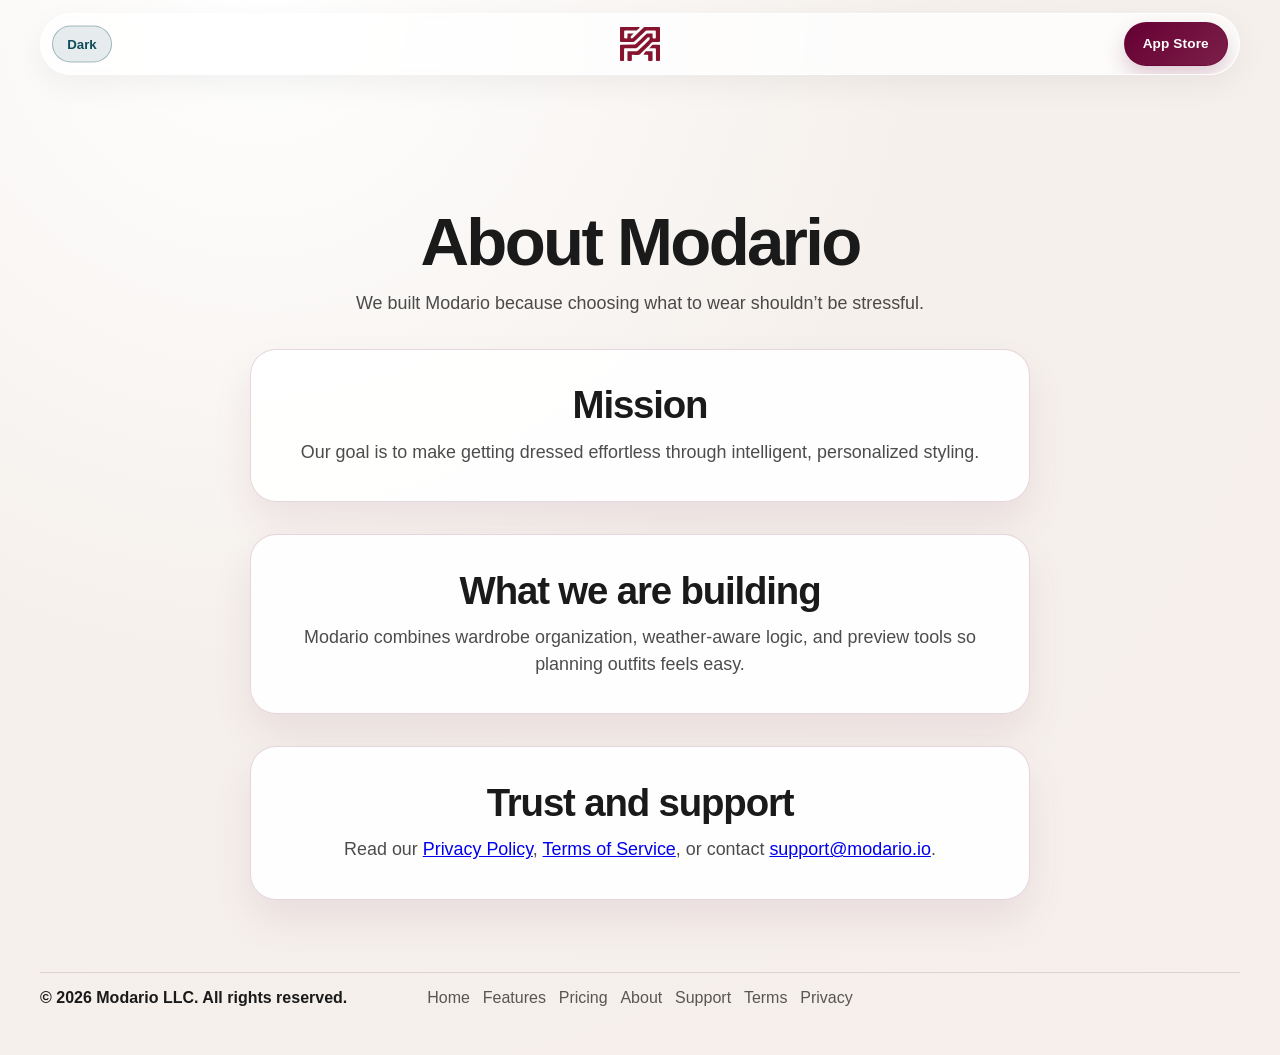
==== commit a8526d51: "Refine iOS App Store CTAs and remove launch banner" ====
--- a/about.html
+++ b/about.html
@@ -34,7 +34,7 @@
       <a class="header-brand" href="index.html" aria-label="Modario home"><img src="assets/modario-mark.svg" alt="Modario" /></a>
       <div class="header-controls">
         <button type="button" class="theme-toggle" data-theme-toggle aria-label="Switch to dark theme" aria-pressed="false">Dark</button>
-        <a class="header-cta" href="https://apps.apple.com" target="_blank" rel="noopener noreferrer">Download on iOS</a>
+        <a class="header-cta" href="https://apps.apple.com/us/app/modario/id6747510932" target="_blank" rel="noopener noreferrer">App Store</a>
       </div>
     </header>
     <main>
--- a/styles.css
+++ b/styles.css
@@ -132,18 +132,37 @@
   transform: translateY(0) scale(0.95);
 }
 .header-cta {
+  display: inline-flex;
+  align-items: center;
+  justify-content: center;
+  gap: 0.4rem;
+  min-height: 44px;
   text-decoration: none;
   color: #fff;
-  background: #5a002d;
+  background: linear-gradient(135deg, #660033, #7b1f49);
   border: 1px solid rgba(102, 0, 51, 0.36);
   border-radius: 999px;
-  padding: 10px 16px;
+  padding: 10px 14px;
   font-weight: 600;
-  font-size: 0.88rem;
+  font-size: 0.85rem;
+  line-height: 1;
+  letter-spacing: 0.01em;
+  box-shadow: 0 10px 22px rgba(102, 0, 51, 0.2);
 }
 
 .header-cta:hover {
-  background: #4d0026;
+  background: linear-gradient(135deg, #5c002e, #701b42);
+}
+
+.header-cta svg {
+  width: 0.95rem;
+  height: 0.95rem;
+  fill: currentColor;
+  flex-shrink: 0;
+}
+
+.header-cta .mobile-label {
+  display: none;
 }
 
 .header-controls {
@@ -620,10 +639,11 @@
 
 .app-store-badge {
   gap: 0.72rem;
-  background: #111;
+  background: linear-gradient(135deg, #660033, #7b1f49);
   color: #fff;
-  border-color: rgba(255, 255, 255, 0.34);
+  border-color: rgba(102, 0, 51, 0.34);
   padding: 0.65rem 1.15rem;
+  box-shadow: 0 16px 30px rgba(102, 0, 51, 0.18);
 }
 
 .app-store-badge svg {
@@ -656,6 +676,45 @@
   margin-top: 0.9rem;
   font-size: 0.9rem;
   color: rgba(26, 26, 26, 0.72);
+}
+
+.device-availability {
+  margin-top: 1rem;
+  display: grid;
+  gap: 0.7rem;
+  max-width: 560px;
+  margin-inline: auto;
+}
+
+.device-chip {
+  border-radius: 14px;
+  border: 1px solid rgba(15, 76, 92, 0.15);
+  background: rgba(255, 255, 255, 0.85);
+  padding: 0.8rem 0.9rem;
+  display: grid;
+  grid-template-columns: auto 1fr;
+  gap: 0.7rem;
+  text-align: left;
+}
+
+.device-chip .device-icon {
+  font-size: 1.1rem;
+}
+
+.device-chip h3 {
+  margin: 0;
+  font-size: 0.98rem;
+  color: var(--charcoal);
+}
+
+.device-chip p {
+  margin-top: 0.2rem;
+  font-size: 0.86rem;
+  color: var(--text-secondary);
+}
+
+.device-chip--unsupported {
+  border-color: rgba(102, 0, 51, 0.22);
 }
 
 .story,
@@ -1383,16 +1442,29 @@
 
 body[data-theme='dark'] .header-cta {
   color: #fff;
-  background: #7a2546;
+  background: linear-gradient(135deg, #8f3658, #a74970);
   border-color: rgba(245, 216, 171, 0.28);
 }
 
 body[data-theme='dark'] .header-cta:hover {
-  background: #892f52;
+  background: linear-gradient(135deg, #9b4264, #b35679);
 }
 
 body[data-theme='dark'] .availability-note {
   color: rgba(248, 242, 233, 0.8);
+}
+
+body[data-theme='dark'] .device-chip {
+  background: rgba(20, 27, 36, 0.84);
+  border-color: rgba(233, 237, 243, 0.18);
+}
+
+body[data-theme='dark'] .device-chip h3 {
+  color: #f7f8fa;
+}
+
+body[data-theme='dark'] .device-chip p {
+  color: rgba(233, 237, 243, 0.82);
 }
 
 body[data-theme='dark'] .pricing-table {
@@ -1580,6 +1652,27 @@
 }
 
 @media (max-width: 700px) {
+  .floating-header {
+    padding: 0.42rem 0.6rem;
+  }
+
+  .header-brand {
+    width: min(150px, 43vw);
+  }
+
+  .header-cta {
+    padding: 10px 12px;
+    font-size: 0.8rem;
+  }
+
+  .header-cta .desktop-label {
+    display: none;
+  }
+
+  .header-cta .mobile-label {
+    display: inline;
+  }
+
   .site-home .floating-header {
     flex-wrap: wrap;
     gap: 0.55rem;
